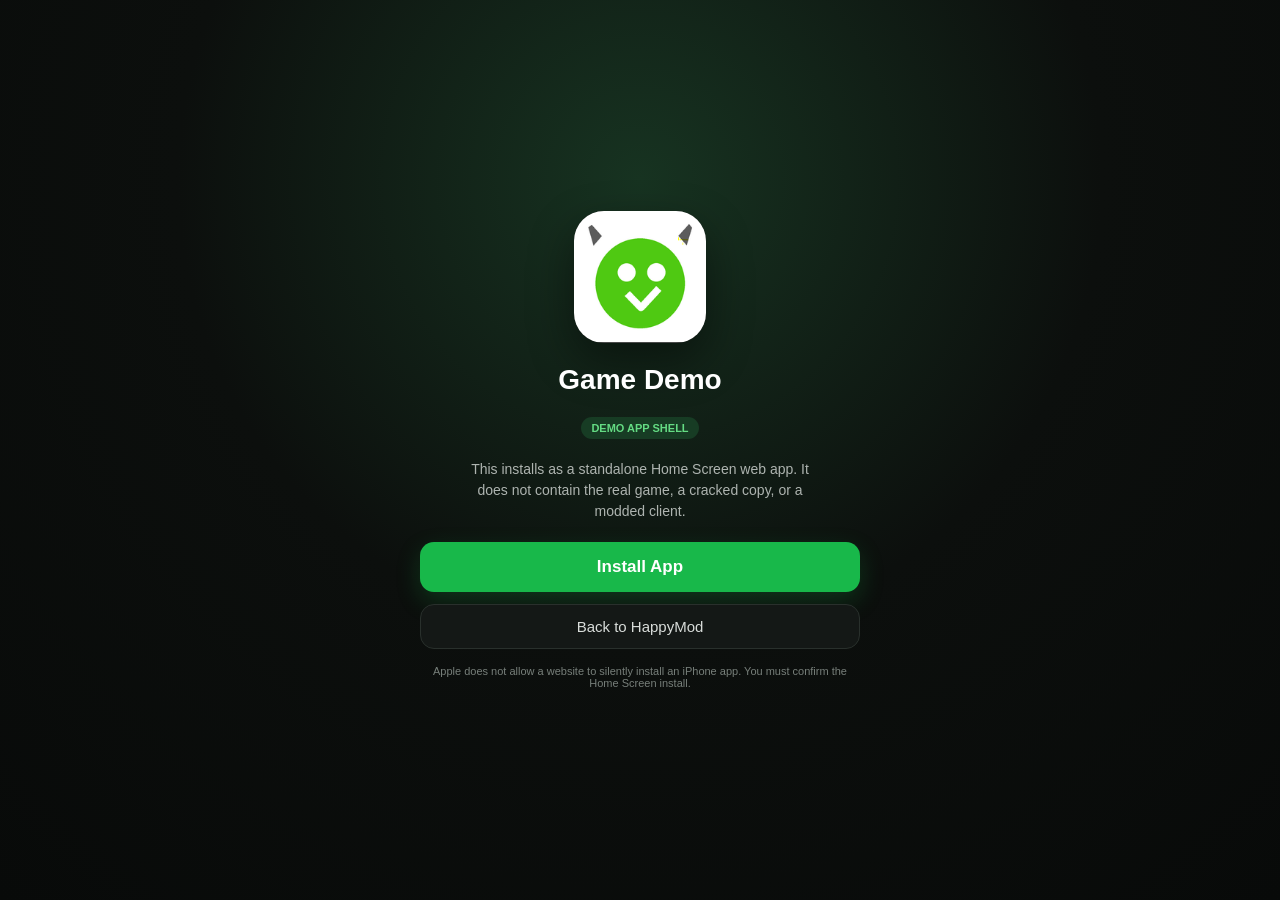
==== game-app.html @ 4048f6c6 "Add standalone game app shell" ====
<!doctype html>
<html lang="en">
<head>
  <meta charset="utf-8">
  <meta name="viewport" content="width=device-width,initial-scale=1,viewport-fit=cover,user-scalable=no">
  <meta name="theme-color" content="#18b84a">
  <meta name="apple-mobile-web-app-capable" content="yes">
  <meta name="apple-mobile-web-app-status-bar-style" content="black-translucent">
  <meta id="appleTitle" name="apple-mobile-web-app-title" content="Game Demo">
  <title>Game Demo</title>
  <style>
    *{box-sizing:border-box}html,body{margin:0;min-height:100%;font-family:-apple-system,BlinkMacSystemFont,"Segoe UI",Roboto,Arial,sans-serif;background:#0c0f0d;color:#fff}body{min-height:100vh;display:flex;align-items:center;justify-content:center;padding:24px;background:radial-gradient(circle at 50% 20%,#173321 0,#0c0f0d 48%,#080a09 100%)}.shell{width:min(100%,440px);text-align:center}.icon{width:132px;height:132px;border-radius:30px;object-fit:cover;background:#222;box-shadow:0 18px 45px rgba(0,0,0,.45);margin:0 auto 18px}.title{font-size:28px;line-height:1.05;margin:0}.dev{font-size:13px;color:#9da39f;margin:8px 0 0}.badge{display:inline-block;margin-top:14px;padding:5px 10px;border-radius:999px;background:#173c24;color:#64db83;font-size:11px;font-weight:700}.copy{color:#aeb4b0;font-size:14px;line-height:1.5;margin:20px auto;max-width:360px}.install{width:100%;border:0;border-radius:14px;background:#18b84a;color:#fff;font-size:17px;font-weight:750;padding:15px 18px;box-shadow:0 9px 24px rgba(24,184,74,.22)}.install:active{transform:scale(.99)}.back{margin-top:12px;width:100%;border:1px solid #29302c;border-radius:14px;background:#141816;color:#d9ddda;padding:13px 18px;font-size:15px}.steps{display:none;margin-top:18px;text-align:left;background:#131715;border:1px solid #262c28;border-radius:16px;padding:15px 16px}.steps.show{display:block}.steps strong{display:block;margin-bottom:9px}.steps p{margin:7px 0;color:#c1c6c3;font-size:13px;line-height:1.45}.installed{display:none;margin-top:18px;padding:16px;border-radius:16px;background:#111713;border:1px solid #213628}.installed.show{display:block}.installed strong{color:#60dc81}.notice{font-size:11px;color:#777f7a;margin-top:16px}
  </style>
  <script>
    (function(){
      const p=new URLSearchParams(location.search);
      const name=(p.get('name')||'Game Demo').slice(0,60);
      const icon=p.get('icon')||'./apple-touch-icon.png';
      document.title=name;
      const appleTitle=document.getElementById('appleTitle');
      if(appleTitle) appleTitle.content=name;
      const touch=document.createElement('link');touch.rel='apple-touch-icon';touch.href=icon;document.head.appendChild(touch);
      const manifest=document.createElement('link');manifest.rel='manifest';manifest.href='/api/game-manifest?name='+encodeURIComponent(name)+'&icon='+encodeURIComponent(icon);document.head.appendChild(manifest);
    })();
  </script>
</head>
<body>
  <main class="shell">
    <img class="icon" id="gameIcon" src="./apple-touch-icon.png" alt="">
    <h1 class="title" id="gameName">Game Demo</h1>
    <p class="dev" id="developer"></p>
    <span class="badge">DEMO APP SHELL</span>
    <p class="copy">This installs as a standalone Home Screen web app. It does not contain the real game, a cracked copy, or a modded client.</p>
    <button class="install" id="installButton">Install App</button>
    <button class="back" id="backButton">Back to HappyMod</button>

    <div class="steps" id="iosSteps">
      <strong>Install on iPhone</strong>
      <p>1. Tap the Share button in Safari.</p>
      <p>2. Tap <b>Add to Home Screen</b>.</p>
      <p>3. Turn on <b>Open as Web App</b>, then tap Add.</p>
    </div>

    <div class="installed" id="installedBox"><strong>App mode detected.</strong><br><span>This is the non-working demo shell you installed.</span></div>
    <div class="notice">Apple does not allow a website to silently install an iPhone app. You must confirm the Home Screen install.</div>
  </main>

<script>
  const p=new URLSearchParams(location.search);
  const name=(p.get('name')||'Game Demo').slice(0,60);
  const icon=p.get('icon')||'./apple-touch-icon.png';
  const developer=(p.get('developer')||'').slice(0,80);
  const iconEl=document.getElementById('gameIcon');iconEl.src=icon;iconEl.alt=name;
  iconEl.onerror=()=>{iconEl.src='./apple-touch-icon.png'};
  document.getElementById('gameName').textContent=name;
  document.getElementById('developer').textContent=developer;

  let deferredPrompt=null;
  const installBtn=document.getElementById('installButton');
  const steps=document.getElementById('iosSteps');
  const installedBox=document.getElementById('installedBox');
  const isStandalone=window.matchMedia('(display-mode: standalone)').matches||window.navigator.standalone===true;
  const isiOS=/iphone|ipad|ipod/i.test(navigator.userAgent);

  if('serviceWorker' in navigator){navigator.serviceWorker.register('/service-worker.js').catch(()=>{});}

  window.addEventListener('beforeinstallprompt',e=>{
    e.preventDefault();
    deferredPrompt=e;
    installBtn.textContent='Install App';
  });

  if(isStandalone){
    installBtn.style.display='none';
    installedBox.classList.add('show');
  }

  installBtn.addEventListener('click',async()=>{
    if(deferredPrompt){
      deferredPrompt.prompt();
      await deferredPrompt.userChoice.catch(()=>{});
      deferredPrompt=null;
      return;
    }
    if(isiOS){
      steps.classList.add('show');
      if(navigator.share){
        try{await navigator.share({title:name,url:location.href});}catch(e){}
      }
      return;
    }
    steps.classList.add('show');
    steps.querySelector('strong').textContent='Install this web app';
    steps.querySelectorAll('p')[0].textContent='Open your browser menu and choose Install app or Add to Home screen.';
    steps.querySelectorAll('p')[1].style.display='none';
    steps.querySelectorAll('p')[2].style.display='none';
  });

  document.getElementById('backButton').addEventListener('click',()=>{location.href='./index.html'});
</script>
</body>
</html>
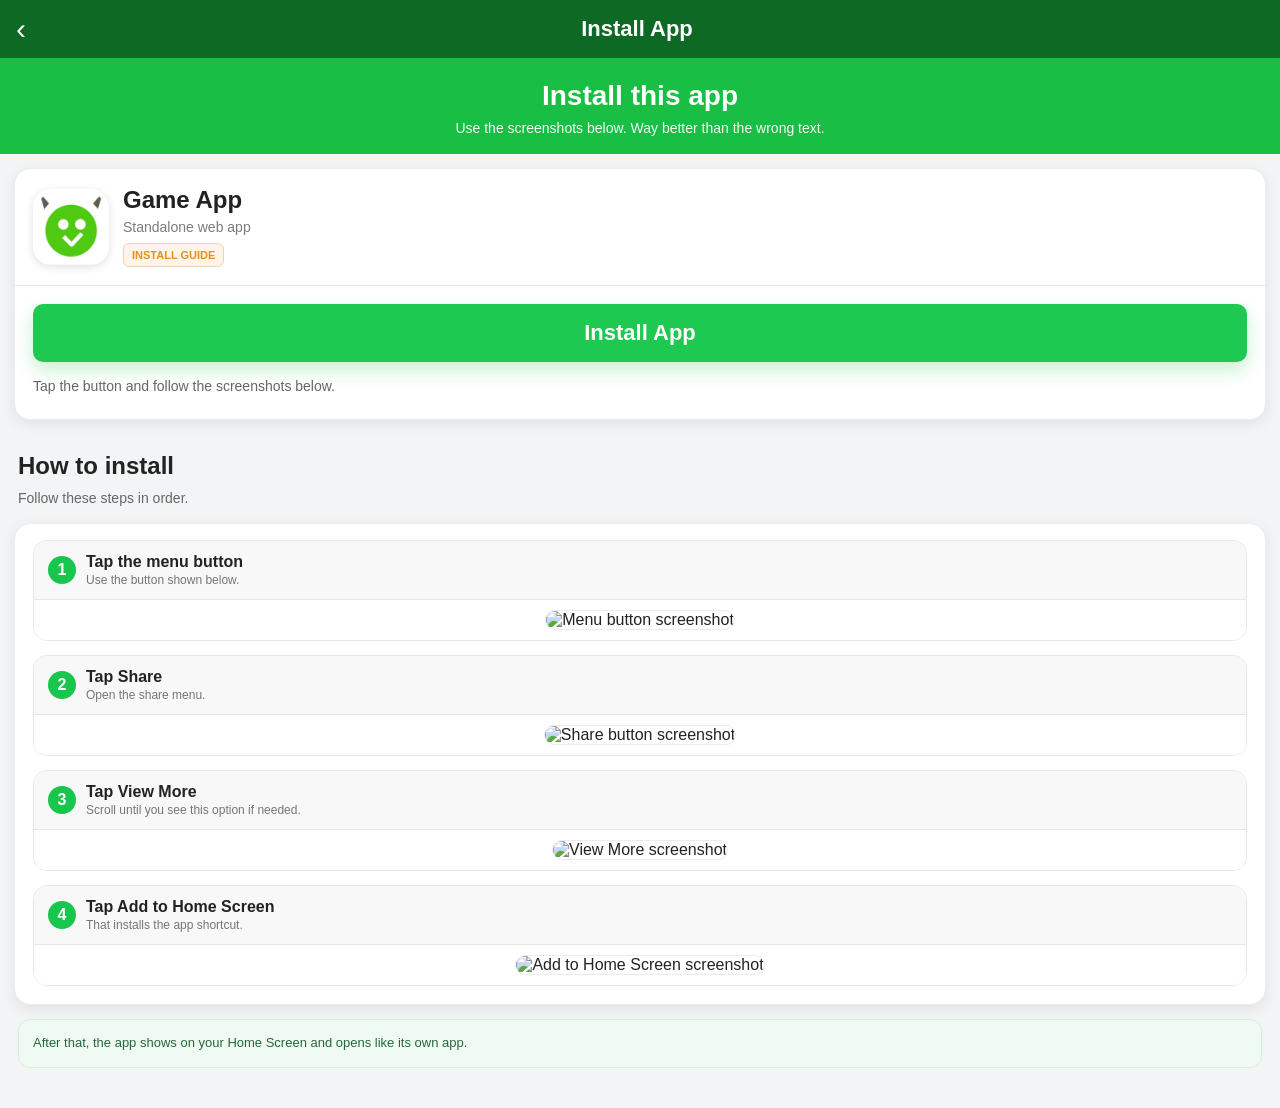
==== commit 51f13e32: "Add screenshot-based install guide" ====
--- a/game-app.html
+++ b/game-app.html
@@ -2,101 +2,310 @@
 <html lang="en">
 <head>
   <meta charset="utf-8">
-  <meta name="viewport" content="width=device-width,initial-scale=1,viewport-fit=cover,user-scalable=no">
-  <meta name="theme-color" content="#18b84a">
-  <meta name="apple-mobile-web-app-capable" content="yes">
-  <meta name="apple-mobile-web-app-status-bar-style" content="black-translucent">
-  <meta id="appleTitle" name="apple-mobile-web-app-title" content="Game Demo">
-  <title>Game Demo</title>
+  <meta name="viewport" content="width=device-width,initial-scale=1,viewport-fit=cover">
+  <meta name="theme-color" content="#18c64d">
+  <title>Install App</title>
   <style>
-    *{box-sizing:border-box}html,body{margin:0;min-height:100%;font-family:-apple-system,BlinkMacSystemFont,"Segoe UI",Roboto,Arial,sans-serif;background:#0c0f0d;color:#fff}body{min-height:100vh;display:flex;align-items:center;justify-content:center;padding:24px;background:radial-gradient(circle at 50% 20%,#173321 0,#0c0f0d 48%,#080a09 100%)}.shell{width:min(100%,440px);text-align:center}.icon{width:132px;height:132px;border-radius:30px;object-fit:cover;background:#222;box-shadow:0 18px 45px rgba(0,0,0,.45);margin:0 auto 18px}.title{font-size:28px;line-height:1.05;margin:0}.dev{font-size:13px;color:#9da39f;margin:8px 0 0}.badge{display:inline-block;margin-top:14px;padding:5px 10px;border-radius:999px;background:#173c24;color:#64db83;font-size:11px;font-weight:700}.copy{color:#aeb4b0;font-size:14px;line-height:1.5;margin:20px auto;max-width:360px}.install{width:100%;border:0;border-radius:14px;background:#18b84a;color:#fff;font-size:17px;font-weight:750;padding:15px 18px;box-shadow:0 9px 24px rgba(24,184,74,.22)}.install:active{transform:scale(.99)}.back{margin-top:12px;width:100%;border:1px solid #29302c;border-radius:14px;background:#141816;color:#d9ddda;padding:13px 18px;font-size:15px}.steps{display:none;margin-top:18px;text-align:left;background:#131715;border:1px solid #262c28;border-radius:16px;padding:15px 16px}.steps.show{display:block}.steps strong{display:block;margin-bottom:9px}.steps p{margin:7px 0;color:#c1c6c3;font-size:13px;line-height:1.45}.installed{display:none;margin-top:18px;padding:16px;border-radius:16px;background:#111713;border:1px solid #213628}.installed.show{display:block}.installed strong{color:#60dc81}.notice{font-size:11px;color:#777f7a;margin-top:16px}
+    :root{
+      --green:#18c64d;
+      --green-dark:#0f7f2e;
+      --bg:#f3f4f5;
+      --card:#ffffff;
+      --text:#222;
+      --muted:#757575;
+      --line:#e7e7e7;
+    }
+    *{box-sizing:border-box}
+    body{
+      margin:0;
+      background:var(--bg);
+      font-family:Arial,Helvetica,sans-serif;
+      color:var(--text);
+    }
+    .topbar{
+      background:linear-gradient(180deg,#0d6924 0%, #0d6924 100%);
+      color:#fff;
+      padding:14px 16px;
+      display:flex;
+      align-items:center;
+      gap:14px;
+      position:sticky;
+      top:0;
+      z-index:10;
+    }
+    .back{
+      font-size:30px;
+      text-decoration:none;
+      color:#fff;
+      line-height:1;
+    }
+    .title{
+      font-size:22px;
+      font-weight:700;
+      flex:1;
+      text-align:center;
+      margin-right:30px;
+    }
+    .hero{
+      background:#19be45;
+      color:#fff;
+      padding:22px 18px 18px;
+      text-align:center;
+    }
+    .hero h1{
+      margin:0 0 8px;
+      font-size:28px;
+    }
+    .hero p{
+      margin:0;
+      font-size:14px;
+      opacity:.95;
+    }
+    .panel{
+      margin:14px;
+      background:var(--card);
+      border-radius:16px;
+      box-shadow:0 4px 14px rgba(0,0,0,.08);
+      overflow:hidden;
+      border:1px solid #ececec;
+    }
+    .app-row{
+      display:flex;
+      gap:14px;
+      align-items:center;
+      padding:18px;
+      border-bottom:1px solid var(--line);
+    }
+    .app-icon{
+      width:76px;height:76px;
+      border-radius:18px;
+      object-fit:cover;
+      background:#eee;
+      box-shadow:0 2px 8px rgba(0,0,0,.12);
+    }
+    .app-info h2{
+      margin:0 0 6px;
+      font-size:24px;
+      line-height:1.1;
+    }
+    .app-info p{
+      margin:0 0 8px;
+      color:#7c7c7c;
+      font-size:14px;
+    }
+    .badge{
+      display:inline-block;
+      font-size:11px;
+      font-weight:800;
+      color:#e79022;
+      background:#fff4e7;
+      border:1px solid #f0d5b0;
+      padding:5px 8px;
+      border-radius:6px;
+    }
+    .content{
+      padding:18px;
+    }
+    .install-button{
+      width:100%;
+      border:0;
+      border-radius:10px;
+      background:#1ec952;
+      color:#fff;
+      font-size:22px;
+      font-weight:800;
+      padding:16px 18px;
+      box-shadow:0 8px 18px rgba(24,198,77,.25);
+      margin-bottom:14px;
+    }
+    .caption{
+      font-size:14px;
+      color:#666;
+      line-height:1.5;
+      margin:0 0 4px;
+    }
+    .section-title{
+      padding:18px 18px 0;
+      font-size:24px;
+      font-weight:800;
+    }
+    .sub{
+      padding:8px 18px 0;
+      color:#666;
+      font-size:14px;
+      line-height:1.5;
+    }
+    .steps{
+      padding:16px 18px 18px;
+      display:grid;
+      gap:14px;
+    }
+    .step{
+      border:1px solid var(--line);
+      border-radius:14px;
+      overflow:hidden;
+      background:#fff;
+    }
+    .step-head{
+      padding:12px 14px;
+      background:#f8f8f8;
+      border-bottom:1px solid var(--line);
+      display:flex;
+      gap:10px;
+      align-items:center;
+    }
+    .num{
+      width:28px;height:28px;border-radius:50%;
+      display:grid;place-items:center;
+      background:var(--green);
+      color:#fff;
+      font-weight:800;
+      flex:0 0 auto;
+    }
+    .step-head strong{
+      font-size:16px;
+      display:block;
+    }
+    .step-head span{
+      display:block;
+      font-size:12px;
+      color:#767676;
+      margin-top:2px;
+    }
+    .shot-wrap{
+      padding:10px;
+      display:flex;
+      justify-content:center;
+      align-items:center;
+      background:#fff;
+    }
+    .shot{
+      max-width:100%;
+      border-radius:10px;
+      border:1px solid #ececec;
+      display:block;
+    }
+    .note{
+      margin:0 18px 18px;
+      padding:14px 14px;
+      background:#effaf2;
+      border:1px solid #d5eddc;
+      color:#28663b;
+      border-radius:12px;
+      font-size:13px;
+      line-height:1.45;
+    }
+    .footer-space{height:22px}
   </style>
-  <script>
-    (function(){
-      const p=new URLSearchParams(location.search);
-      const name=(p.get('name')||'Game Demo').slice(0,60);
-      const icon=p.get('icon')||'./apple-touch-icon.png';
-      document.title=name;
-      const appleTitle=document.getElementById('appleTitle');
-      if(appleTitle) appleTitle.content=name;
-      const touch=document.createElement('link');touch.rel='apple-touch-icon';touch.href=icon;document.head.appendChild(touch);
-      const manifest=document.createElement('link');manifest.rel='manifest';manifest.href='/api/game-manifest?name='+encodeURIComponent(name)+'&icon='+encodeURIComponent(icon);document.head.appendChild(manifest);
-    })();
-  </script>
 </head>
 <body>
-  <main class="shell">
-    <img class="icon" id="gameIcon" src="./apple-touch-icon.png" alt="">
-    <h1 class="title" id="gameName">Game Demo</h1>
-    <p class="dev" id="developer"></p>
-    <span class="badge">DEMO APP SHELL</span>
-    <p class="copy">This installs as a standalone Home Screen web app. It does not contain the real game, a cracked copy, or a modded client.</p>
-    <button class="install" id="installButton">Install App</button>
-    <button class="back" id="backButton">Back to HappyMod</button>
-
-    <div class="steps" id="iosSteps">
-      <strong>Install on iPhone</strong>
-      <p>1. Tap the Share button in Safari.</p>
-      <p>2. Tap <b>Add to Home Screen</b>.</p>
-      <p>3. Turn on <b>Open as Web App</b>, then tap Add.</p>
+  <header class="topbar">
+    <a class="back" href="./index.html" aria-label="Back">‹</a>
+    <div class="title">Install App</div>
+  </header>
+
+  <section class="hero">
+    <h1>Install this app</h1>
+    <p>Use the screenshots below. Way better than the wrong text.</p>
+  </section>
+
+  <section class="panel">
+    <div class="app-row">
+      <img id="appIcon" class="app-icon" src="./apple-touch-icon.png" alt="App icon">
+      <div class="app-info">
+        <h2 id="appName">Game App</h2>
+        <p id="appDev">Standalone web app</p>
+        <span class="badge">INSTALL GUIDE</span>
+      </div>
     </div>
-
-    <div class="installed" id="installedBox"><strong>App mode detected.</strong><br><span>This is the non-working demo shell you installed.</span></div>
-    <div class="notice">Apple does not allow a website to silently install an iPhone app. You must confirm the Home Screen install.</div>
-  </main>
-
-<script>
-  const p=new URLSearchParams(location.search);
-  const name=(p.get('name')||'Game Demo').slice(0,60);
-  const icon=p.get('icon')||'./apple-touch-icon.png';
-  const developer=(p.get('developer')||'').slice(0,80);
-  const iconEl=document.getElementById('gameIcon');iconEl.src=icon;iconEl.alt=name;
-  iconEl.onerror=()=>{iconEl.src='./apple-touch-icon.png'};
-  document.getElementById('gameName').textContent=name;
-  document.getElementById('developer').textContent=developer;
-
-  let deferredPrompt=null;
-  const installBtn=document.getElementById('installButton');
-  const steps=document.getElementById('iosSteps');
-  const installedBox=document.getElementById('installedBox');
-  const isStandalone=window.matchMedia('(display-mode: standalone)').matches||window.navigator.standalone===true;
-  const isiOS=/iphone|ipad|ipod/i.test(navigator.userAgent);
-
-  if('serviceWorker' in navigator){navigator.serviceWorker.register('/service-worker.js').catch(()=>{});}
-
-  window.addEventListener('beforeinstallprompt',e=>{
-    e.preventDefault();
-    deferredPrompt=e;
-    installBtn.textContent='Install App';
-  });
-
-  if(isStandalone){
-    installBtn.style.display='none';
-    installedBox.classList.add('show');
-  }
-
-  installBtn.addEventListener('click',async()=>{
-    if(deferredPrompt){
-      deferredPrompt.prompt();
-      await deferredPrompt.userChoice.catch(()=>{});
-      deferredPrompt=null;
-      return;
-    }
-    if(isiOS){
-      steps.classList.add('show');
-      if(navigator.share){
-        try{await navigator.share({title:name,url:location.href});}catch(e){}
-      }
-      return;
-    }
-    steps.classList.add('show');
-    steps.querySelector('strong').textContent='Install this web app';
-    steps.querySelectorAll('p')[0].textContent='Open your browser menu and choose Install app or Add to Home screen.';
-    steps.querySelectorAll('p')[1].style.display='none';
-    steps.querySelectorAll('p')[2].style.display='none';
-  });
-
-  document.getElementById('backButton').addEventListener('click',()=>{location.href='./index.html'});
-</script>
+    <div class="content">
+      <button class="install-button" type="button" id="scrollToGuide">Install App</button>
+      <p class="caption">Tap the button and follow the screenshots below.</p>
+    </div>
+  </section>
+
+  <div class="section-title" id="guide">How to install</div>
+  <div class="sub">Follow these steps in order.</div>
+
+  <section class="panel">
+    <div class="steps">
+      <article class="step">
+        <div class="step-head">
+          <div class="num">1</div>
+          <div>
+            <strong>Tap the menu button</strong>
+            <span>Use the button shown below.</span>
+          </div>
+        </div>
+        <div class="shot-wrap">
+          <img class="shot" src="./step1_menu.jpg" alt="Menu button screenshot">
+        </div>
+      </article>
+
+      <article class="step">
+        <div class="step-head">
+          <div class="num">2</div>
+          <div>
+            <strong>Tap Share</strong>
+            <span>Open the share menu.</span>
+          </div>
+        </div>
+        <div class="shot-wrap">
+          <img class="shot" src="./step2_share.jpg" alt="Share button screenshot">
+        </div>
+      </article>
+
+      <article class="step">
+        <div class="step-head">
+          <div class="num">3</div>
+          <div>
+            <strong>Tap View More</strong>
+            <span>Scroll until you see this option if needed.</span>
+          </div>
+        </div>
+        <div class="shot-wrap">
+          <img class="shot" src="./step3_view_more.jpg" alt="View More screenshot">
+        </div>
+      </article>
+
+      <article class="step">
+        <div class="step-head">
+          <div class="num">4</div>
+          <div>
+            <strong>Tap Add to Home Screen</strong>
+            <span>That installs the app shortcut.</span>
+          </div>
+        </div>
+        <div class="shot-wrap">
+          <img class="shot" src="./step4_add_home.jpg" alt="Add to Home Screen screenshot">
+        </div>
+      </article>
+    </div>
+  </section>
+
+  <div class="note">
+    After that, the app shows on your Home Screen and opens like its own app.
+  </div>
+
+  <div class="footer-space"></div>
+
+  <script>
+    const params = new URLSearchParams(location.search);
+    const name = params.get('name') || 'Game App';
+    const developer = params.get('developer') || 'Standalone web app';
+    const icon = params.get('icon');
+
+    document.getElementById('appName').textContent = name;
+    document.getElementById('appDev').textContent = developer;
+    if(icon){
+      const img = document.getElementById('appIcon');
+      img.src = icon;
+      img.onerror = () => { img.src = './apple-touch-icon.png'; };
+    }
+
+    document.getElementById('scrollToGuide').addEventListener('click', () => {
+      document.getElementById('guide').scrollIntoView({behavior:'smooth', block:'start'});
+    });
+  </script>
 </body>
-</html>+</html>
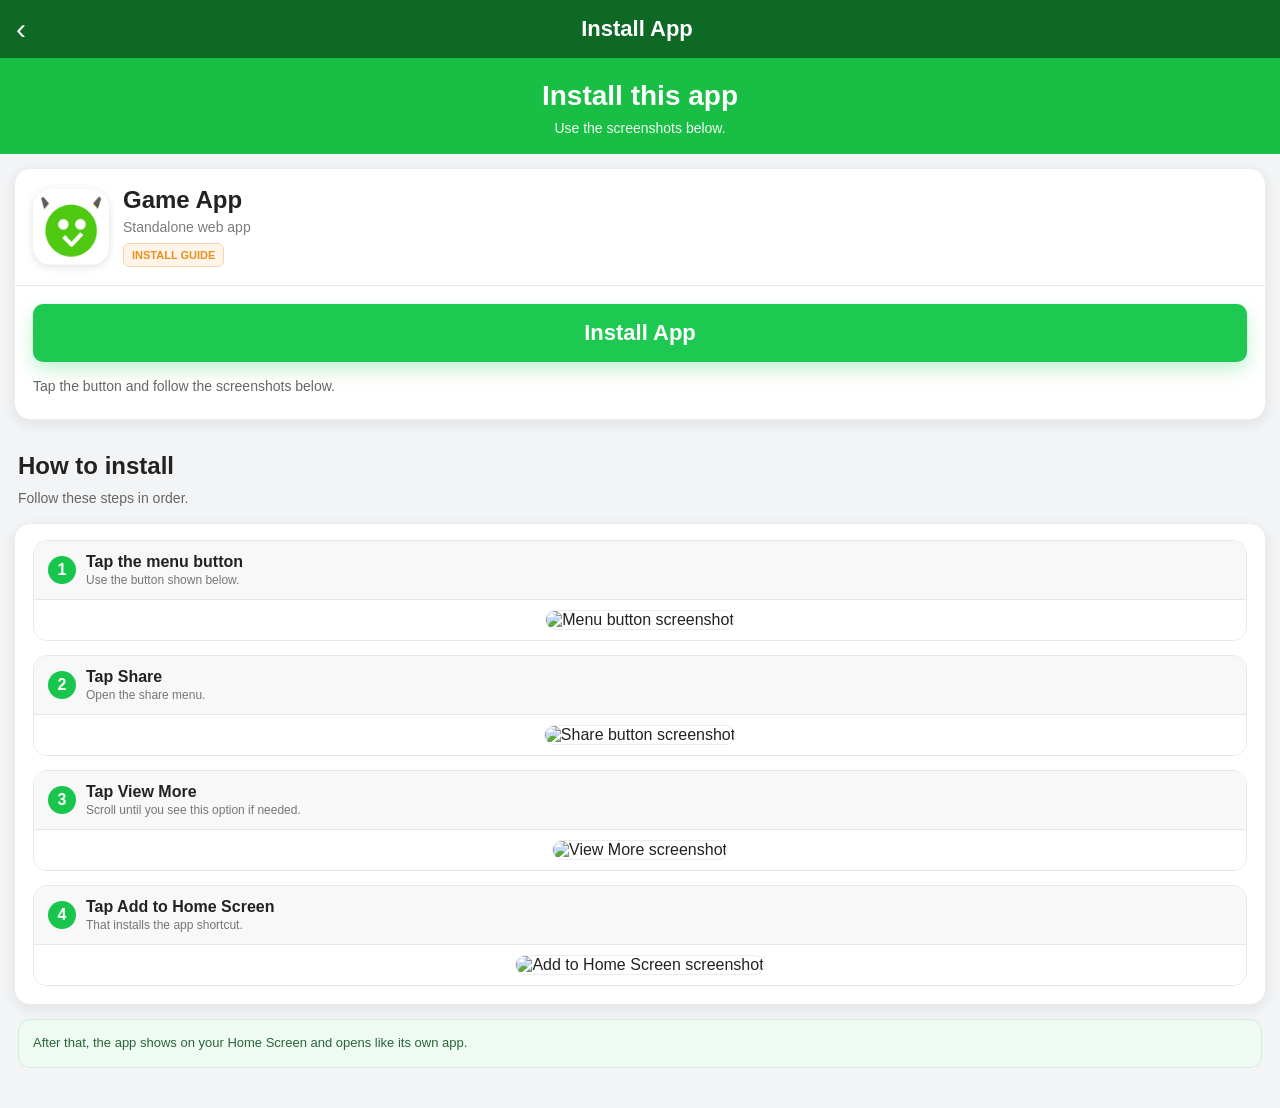
==== commit d97346fb: "Fix install guide screenshot image paths" ====
--- a/game-app.html
+++ b/game-app.html
@@ -33,168 +33,31 @@
       top:0;
       z-index:10;
     }
-    .back{
-      font-size:30px;
-      text-decoration:none;
-      color:#fff;
-      line-height:1;
-    }
-    .title{
-      font-size:22px;
-      font-weight:700;
-      flex:1;
-      text-align:center;
-      margin-right:30px;
-    }
-    .hero{
-      background:#19be45;
-      color:#fff;
-      padding:22px 18px 18px;
-      text-align:center;
-    }
-    .hero h1{
-      margin:0 0 8px;
-      font-size:28px;
-    }
-    .hero p{
-      margin:0;
-      font-size:14px;
-      opacity:.95;
-    }
-    .panel{
-      margin:14px;
-      background:var(--card);
-      border-radius:16px;
-      box-shadow:0 4px 14px rgba(0,0,0,.08);
-      overflow:hidden;
-      border:1px solid #ececec;
-    }
-    .app-row{
-      display:flex;
-      gap:14px;
-      align-items:center;
-      padding:18px;
-      border-bottom:1px solid var(--line);
-    }
-    .app-icon{
-      width:76px;height:76px;
-      border-radius:18px;
-      object-fit:cover;
-      background:#eee;
-      box-shadow:0 2px 8px rgba(0,0,0,.12);
-    }
-    .app-info h2{
-      margin:0 0 6px;
-      font-size:24px;
-      line-height:1.1;
-    }
-    .app-info p{
-      margin:0 0 8px;
-      color:#7c7c7c;
-      font-size:14px;
-    }
-    .badge{
-      display:inline-block;
-      font-size:11px;
-      font-weight:800;
-      color:#e79022;
-      background:#fff4e7;
-      border:1px solid #f0d5b0;
-      padding:5px 8px;
-      border-radius:6px;
-    }
-    .content{
-      padding:18px;
-    }
-    .install-button{
-      width:100%;
-      border:0;
-      border-radius:10px;
-      background:#1ec952;
-      color:#fff;
-      font-size:22px;
-      font-weight:800;
-      padding:16px 18px;
-      box-shadow:0 8px 18px rgba(24,198,77,.25);
-      margin-bottom:14px;
-    }
-    .caption{
-      font-size:14px;
-      color:#666;
-      line-height:1.5;
-      margin:0 0 4px;
-    }
-    .section-title{
-      padding:18px 18px 0;
-      font-size:24px;
-      font-weight:800;
-    }
-    .sub{
-      padding:8px 18px 0;
-      color:#666;
-      font-size:14px;
-      line-height:1.5;
-    }
-    .steps{
-      padding:16px 18px 18px;
-      display:grid;
-      gap:14px;
-    }
-    .step{
-      border:1px solid var(--line);
-      border-radius:14px;
-      overflow:hidden;
-      background:#fff;
-    }
-    .step-head{
-      padding:12px 14px;
-      background:#f8f8f8;
-      border-bottom:1px solid var(--line);
-      display:flex;
-      gap:10px;
-      align-items:center;
-    }
-    .num{
-      width:28px;height:28px;border-radius:50%;
-      display:grid;place-items:center;
-      background:var(--green);
-      color:#fff;
-      font-weight:800;
-      flex:0 0 auto;
-    }
-    .step-head strong{
-      font-size:16px;
-      display:block;
-    }
-    .step-head span{
-      display:block;
-      font-size:12px;
-      color:#767676;
-      margin-top:2px;
-    }
-    .shot-wrap{
-      padding:10px;
-      display:flex;
-      justify-content:center;
-      align-items:center;
-      background:#fff;
-    }
-    .shot{
-      max-width:100%;
-      border-radius:10px;
-      border:1px solid #ececec;
-      display:block;
-    }
-    .note{
-      margin:0 18px 18px;
-      padding:14px 14px;
-      background:#effaf2;
-      border:1px solid #d5eddc;
-      color:#28663b;
-      border-radius:12px;
-      font-size:13px;
-      line-height:1.45;
-    }
+    .back{font-size:30px;text-decoration:none;color:#fff;line-height:1}
+    .title{font-size:22px;font-weight:700;flex:1;text-align:center;margin-right:30px}
+    .hero{background:#19be45;color:#fff;padding:22px 18px 18px;text-align:center}
+    .hero h1{margin:0 0 8px;font-size:28px}
+    .hero p{margin:0;font-size:14px;opacity:.95}
+    .panel{margin:14px;background:var(--card);border-radius:16px;box-shadow:0 4px 14px rgba(0,0,0,.08);overflow:hidden;border:1px solid #ececec}
+    .app-row{display:flex;gap:14px;align-items:center;padding:18px;border-bottom:1px solid var(--line)}
+    .app-icon{width:76px;height:76px;border-radius:18px;object-fit:cover;background:#eee;box-shadow:0 2px 8px rgba(0,0,0,.12)}
+    .app-info h2{margin:0 0 6px;font-size:24px;line-height:1.1}
+    .app-info p{margin:0 0 8px;color:#7c7c7c;font-size:14px}
+    .badge{display:inline-block;font-size:11px;font-weight:800;color:#e79022;background:#fff4e7;border:1px solid #f0d5b0;padding:5px 8px;border-radius:6px}
+    .content{padding:18px}
+    .install-button{width:100%;border:0;border-radius:10px;background:#1ec952;color:#fff;font-size:22px;font-weight:800;padding:16px 18px;box-shadow:0 8px 18px rgba(24,198,77,.25);margin-bottom:14px}
+    .caption{font-size:14px;color:#666;line-height:1.5;margin:0 0 4px}
+    .section-title{padding:18px 18px 0;font-size:24px;font-weight:800}
+    .sub{padding:8px 18px 0;color:#666;font-size:14px;line-height:1.5}
+    .steps{padding:16px 18px 18px;display:grid;gap:14px}
+    .step{border:1px solid var(--line);border-radius:14px;overflow:hidden;background:#fff}
+    .step-head{padding:12px 14px;background:#f8f8f8;border-bottom:1px solid var(--line);display:flex;gap:10px;align-items:center}
+    .num{width:28px;height:28px;border-radius:50%;display:grid;place-items:center;background:var(--green);color:#fff;font-weight:800;flex:0 0 auto}
+    .step-head strong{font-size:16px;display:block}
+    .step-head span{display:block;font-size:12px;color:#767676;margin-top:2px}
+    .shot-wrap{padding:10px;display:flex;justify-content:center;align-items:center;background:#fff}
+    .shot{max-width:100%;border-radius:10px;border:1px solid #ececec;display:block}
+    .note{margin:0 18px 18px;padding:14px 14px;background:#effaf2;border:1px solid #d5eddc;color:#28663b;border-radius:12px;font-size:13px;line-height:1.45}
     .footer-space{height:22px}
   </style>
 </head>
@@ -206,7 +69,7 @@
 
   <section class="hero">
     <h1>Install this app</h1>
-    <p>Use the screenshots below. Way better than the wrong text.</p>
+    <p>Use the screenshots below.</p>
   </section>
 
   <section class="panel">
@@ -230,63 +93,28 @@
   <section class="panel">
     <div class="steps">
       <article class="step">
-        <div class="step-head">
-          <div class="num">1</div>
-          <div>
-            <strong>Tap the menu button</strong>
-            <span>Use the button shown below.</span>
-          </div>
-        </div>
-        <div class="shot-wrap">
-          <img class="shot" src="./step1_menu.jpg" alt="Menu button screenshot">
-        </div>
+        <div class="step-head"><div class="num">1</div><div><strong>Tap the menu button</strong><span>Use the button shown below.</span></div></div>
+        <div class="shot-wrap"><img class="shot" src="https://raw.githubusercontent.com/cohencurleee-cloud/Happy-mod/main/step1_menu.jpg" alt="Menu button screenshot"></div>
       </article>
 
       <article class="step">
-        <div class="step-head">
-          <div class="num">2</div>
-          <div>
-            <strong>Tap Share</strong>
-            <span>Open the share menu.</span>
-          </div>
-        </div>
-        <div class="shot-wrap">
-          <img class="shot" src="./step2_share.jpg" alt="Share button screenshot">
-        </div>
+        <div class="step-head"><div class="num">2</div><div><strong>Tap Share</strong><span>Open the share menu.</span></div></div>
+        <div class="shot-wrap"><img class="shot" src="https://raw.githubusercontent.com/cohencurleee-cloud/Happy-mod/main/step2_share.jpg" alt="Share button screenshot"></div>
       </article>
 
       <article class="step">
-        <div class="step-head">
-          <div class="num">3</div>
-          <div>
-            <strong>Tap View More</strong>
-            <span>Scroll until you see this option if needed.</span>
-          </div>
-        </div>
-        <div class="shot-wrap">
-          <img class="shot" src="./step3_view_more.jpg" alt="View More screenshot">
-        </div>
+        <div class="step-head"><div class="num">3</div><div><strong>Tap View More</strong><span>Scroll until you see this option if needed.</span></div></div>
+        <div class="shot-wrap"><img class="shot" src="https://raw.githubusercontent.com/cohencurleee-cloud/Happy-mod/main/step3_view_more.jpg" alt="View More screenshot"></div>
       </article>
 
       <article class="step">
-        <div class="step-head">
-          <div class="num">4</div>
-          <div>
-            <strong>Tap Add to Home Screen</strong>
-            <span>That installs the app shortcut.</span>
-          </div>
-        </div>
-        <div class="shot-wrap">
-          <img class="shot" src="./step4_add_home.jpg" alt="Add to Home Screen screenshot">
-        </div>
+        <div class="step-head"><div class="num">4</div><div><strong>Tap Add to Home Screen</strong><span>That installs the app shortcut.</span></div></div>
+        <div class="shot-wrap"><img class="shot" src="https://raw.githubusercontent.com/cohencurleee-cloud/Happy-mod/main/step4_add_home.jpg" alt="Add to Home Screen screenshot"></div>
       </article>
     </div>
   </section>
 
-  <div class="note">
-    After that, the app shows on your Home Screen and opens like its own app.
-  </div>
-
+  <div class="note">After that, the app shows on your Home Screen and opens like its own app.</div>
   <div class="footer-space"></div>
 
   <script>
@@ -294,7 +122,6 @@
     const name = params.get('name') || 'Game App';
     const developer = params.get('developer') || 'Standalone web app';
     const icon = params.get('icon');
-
     document.getElementById('appName').textContent = name;
     document.getElementById('appDev').textContent = developer;
     if(icon){
@@ -302,7 +129,6 @@
       img.src = icon;
       img.onerror = () => { img.src = './apple-touch-icon.png'; };
     }
-
     document.getElementById('scrollToGuide').addEventListener('click', () => {
       document.getElementById('guide').scrollIntoView({behavior:'smooth', block:'start'});
     });
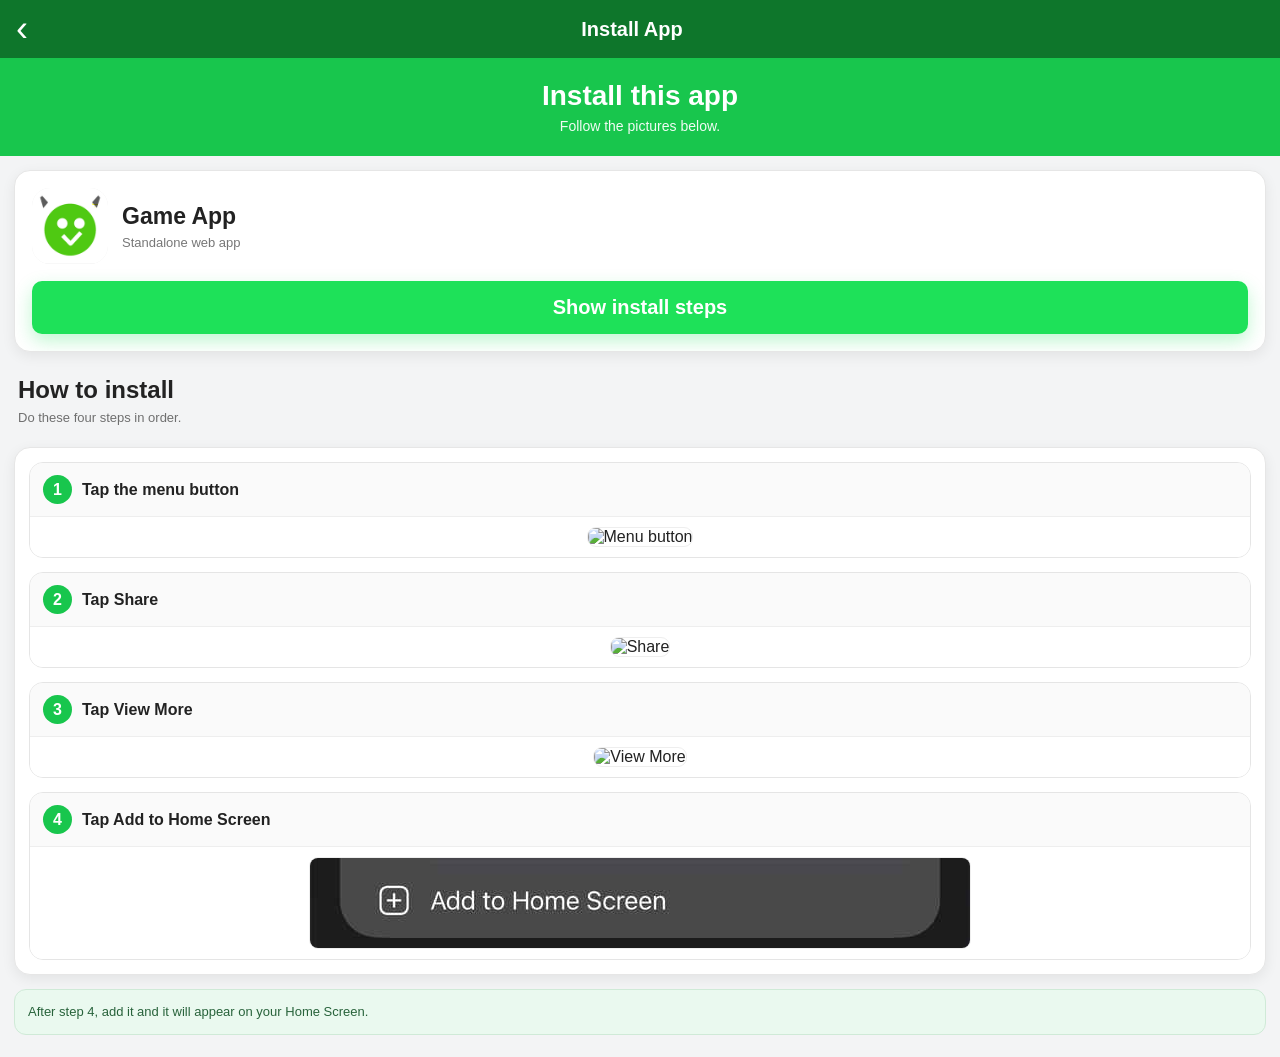
==== commit 029863de: "Embed install guide screenshots directly in page" ====
--- a/game-app.html
+++ b/game-app.html
@@ -1,137 +1,30 @@
 <!doctype html>
 <html lang="en">
 <head>
-  <meta charset="utf-8">
-  <meta name="viewport" content="width=device-width,initial-scale=1,viewport-fit=cover">
-  <meta name="theme-color" content="#18c64d">
-  <title>Install App</title>
-  <style>
-    :root{
-      --green:#18c64d;
-      --green-dark:#0f7f2e;
-      --bg:#f3f4f5;
-      --card:#ffffff;
-      --text:#222;
-      --muted:#757575;
-      --line:#e7e7e7;
-    }
-    *{box-sizing:border-box}
-    body{
-      margin:0;
-      background:var(--bg);
-      font-family:Arial,Helvetica,sans-serif;
-      color:var(--text);
-    }
-    .topbar{
-      background:linear-gradient(180deg,#0d6924 0%, #0d6924 100%);
-      color:#fff;
-      padding:14px 16px;
-      display:flex;
-      align-items:center;
-      gap:14px;
-      position:sticky;
-      top:0;
-      z-index:10;
-    }
-    .back{font-size:30px;text-decoration:none;color:#fff;line-height:1}
-    .title{font-size:22px;font-weight:700;flex:1;text-align:center;margin-right:30px}
-    .hero{background:#19be45;color:#fff;padding:22px 18px 18px;text-align:center}
-    .hero h1{margin:0 0 8px;font-size:28px}
-    .hero p{margin:0;font-size:14px;opacity:.95}
-    .panel{margin:14px;background:var(--card);border-radius:16px;box-shadow:0 4px 14px rgba(0,0,0,.08);overflow:hidden;border:1px solid #ececec}
-    .app-row{display:flex;gap:14px;align-items:center;padding:18px;border-bottom:1px solid var(--line)}
-    .app-icon{width:76px;height:76px;border-radius:18px;object-fit:cover;background:#eee;box-shadow:0 2px 8px rgba(0,0,0,.12)}
-    .app-info h2{margin:0 0 6px;font-size:24px;line-height:1.1}
-    .app-info p{margin:0 0 8px;color:#7c7c7c;font-size:14px}
-    .badge{display:inline-block;font-size:11px;font-weight:800;color:#e79022;background:#fff4e7;border:1px solid #f0d5b0;padding:5px 8px;border-radius:6px}
-    .content{padding:18px}
-    .install-button{width:100%;border:0;border-radius:10px;background:#1ec952;color:#fff;font-size:22px;font-weight:800;padding:16px 18px;box-shadow:0 8px 18px rgba(24,198,77,.25);margin-bottom:14px}
-    .caption{font-size:14px;color:#666;line-height:1.5;margin:0 0 4px}
-    .section-title{padding:18px 18px 0;font-size:24px;font-weight:800}
-    .sub{padding:8px 18px 0;color:#666;font-size:14px;line-height:1.5}
-    .steps{padding:16px 18px 18px;display:grid;gap:14px}
-    .step{border:1px solid var(--line);border-radius:14px;overflow:hidden;background:#fff}
-    .step-head{padding:12px 14px;background:#f8f8f8;border-bottom:1px solid var(--line);display:flex;gap:10px;align-items:center}
-    .num{width:28px;height:28px;border-radius:50%;display:grid;place-items:center;background:var(--green);color:#fff;font-weight:800;flex:0 0 auto}
-    .step-head strong{font-size:16px;display:block}
-    .step-head span{display:block;font-size:12px;color:#767676;margin-top:2px}
-    .shot-wrap{padding:10px;display:flex;justify-content:center;align-items:center;background:#fff}
-    .shot{max-width:100%;border-radius:10px;border:1px solid #ececec;display:block}
-    .note{margin:0 18px 18px;padding:14px 14px;background:#effaf2;border:1px solid #d5eddc;color:#28663b;border-radius:12px;font-size:13px;line-height:1.45}
-    .footer-space{height:22px}
-  </style>
+<meta charset="utf-8">
+<meta name="viewport" content="width=device-width,initial-scale=1,viewport-fit=cover">
+<meta name="theme-color" content="#18c64d">
+<meta http-equiv="Cache-Control" content="no-cache, no-store, must-revalidate">
+<meta http-equiv="Pragma" content="no-cache">
+<meta http-equiv="Expires" content="0">
+<title>Install App</title>
+<style>
+*{box-sizing:border-box}body{margin:0;background:#f3f4f5;color:#222;font-family:-apple-system,BlinkMacSystemFont,"Segoe UI",Arial,sans-serif}.top{position:sticky;top:0;z-index:10;height:58px;background:#0e762b;color:#fff;display:flex;align-items:center;padding:0 16px}.back{font-size:36px;color:#fff;text-decoration:none;line-height:1}.top strong{flex:1;text-align:center;font-size:20px;margin-right:28px}.hero{background:#18c64d;color:#fff;text-align:center;padding:22px 16px}.hero h1{margin:0 0 6px;font-size:28px}.hero p{margin:0;font-size:14px;opacity:.94}.card{margin:14px;background:#fff;border:1px solid #e6e6e6;border-radius:16px;overflow:hidden;box-shadow:0 4px 14px rgba(0,0,0,.07)}.app{display:flex;align-items:center;gap:14px;padding:17px}.app img{width:76px;height:76px;border-radius:18px;object-fit:cover;background:#eee}.app h2{margin:0 0 5px;font-size:23px}.app p{margin:0;color:#777;font-size:13px}.go{margin:0 17px 17px;width:calc(100% - 34px);border:0;border-radius:10px;background:#1ee159;color:#fff;font-weight:800;font-size:20px;padding:15px;box-shadow:0 7px 18px rgba(30,225,89,.28)}.heading{font-size:24px;font-weight:800;padding:10px 18px 2px}.sub{font-size:13px;color:#6f6f6f;padding:4px 18px 8px}.steps{padding:14px;display:grid;gap:14px}.step{background:#fff;border:1px solid #e5e5e5;border-radius:14px;overflow:hidden}.label{display:flex;align-items:center;gap:10px;padding:12px 13px;background:#fafafa;border-bottom:1px solid #eee}.num{width:29px;height:29px;border-radius:50%;display:grid;place-items:center;background:#18c64d;color:#fff;font-weight:800}.label strong{font-size:16px}.shot{padding:10px;background:#fff;display:flex;justify-content:center}.shot img{max-width:100%;height:auto;display:block;border-radius:9px;border:1px solid #eee}.note{margin:0 14px 22px;background:#eaf9ef;border:1px solid #cfead7;color:#28633b;padding:13px;border-radius:12px;font-size:13px;line-height:1.4}
+</style>
 </head>
 <body>
-  <header class="topbar">
-    <a class="back" href="./index.html" aria-label="Back">‹</a>
-    <div class="title">Install App</div>
-  </header>
-
-  <section class="hero">
-    <h1>Install this app</h1>
-    <p>Use the screenshots below.</p>
-  </section>
-
-  <section class="panel">
-    <div class="app-row">
-      <img id="appIcon" class="app-icon" src="./apple-touch-icon.png" alt="App icon">
-      <div class="app-info">
-        <h2 id="appName">Game App</h2>
-        <p id="appDev">Standalone web app</p>
-        <span class="badge">INSTALL GUIDE</span>
-      </div>
-    </div>
-    <div class="content">
-      <button class="install-button" type="button" id="scrollToGuide">Install App</button>
-      <p class="caption">Tap the button and follow the screenshots below.</p>
-    </div>
-  </section>
-
-  <div class="section-title" id="guide">How to install</div>
-  <div class="sub">Follow these steps in order.</div>
-
-  <section class="panel">
-    <div class="steps">
-      <article class="step">
-        <div class="step-head"><div class="num">1</div><div><strong>Tap the menu button</strong><span>Use the button shown below.</span></div></div>
-        <div class="shot-wrap"><img class="shot" src="https://raw.githubusercontent.com/cohencurleee-cloud/Happy-mod/main/step1_menu.jpg" alt="Menu button screenshot"></div>
-      </article>
-
-      <article class="step">
-        <div class="step-head"><div class="num">2</div><div><strong>Tap Share</strong><span>Open the share menu.</span></div></div>
-        <div class="shot-wrap"><img class="shot" src="https://raw.githubusercontent.com/cohencurleee-cloud/Happy-mod/main/step2_share.jpg" alt="Share button screenshot"></div>
-      </article>
-
-      <article class="step">
-        <div class="step-head"><div class="num">3</div><div><strong>Tap View More</strong><span>Scroll until you see this option if needed.</span></div></div>
-        <div class="shot-wrap"><img class="shot" src="https://raw.githubusercontent.com/cohencurleee-cloud/Happy-mod/main/step3_view_more.jpg" alt="View More screenshot"></div>
-      </article>
-
-      <article class="step">
-        <div class="step-head"><div class="num">4</div><div><strong>Tap Add to Home Screen</strong><span>That installs the app shortcut.</span></div></div>
-        <div class="shot-wrap"><img class="shot" src="https://raw.githubusercontent.com/cohencurleee-cloud/Happy-mod/main/step4_add_home.jpg" alt="Add to Home Screen screenshot"></div>
-      </article>
-    </div>
-  </section>
-
-  <div class="note">After that, the app shows on your Home Screen and opens like its own app.</div>
-  <div class="footer-space"></div>
-
-  <script>
-    const params = new URLSearchParams(location.search);
-    const name = params.get('name') || 'Game App';
-    const developer = params.get('developer') || 'Standalone web app';
-    const icon = params.get('icon');
-    document.getElementById('appName').textContent = name;
-    document.getElementById('appDev').textContent = developer;
-    if(icon){
-      const img = document.getElementById('appIcon');
-      img.src = icon;
-      img.onerror = () => { img.src = './apple-touch-icon.png'; };
-    }
-    document.getElementById('scrollToGuide').addEventListener('click', () => {
-      document.getElementById('guide').scrollIntoView({behavior:'smooth', block:'start'});
-    });
-  </script>
-</body>
-</html>
+<header class="top"><a class="back" href="./index.html">‹</a><strong>Install App</strong></header>
+<section class="hero"><h1>Install this app</h1><p>Follow the pictures below.</p></section>
+<section class="card"><div class="app"><img id="appIcon" src="./apple-touch-icon.png" alt=""><div><h2 id="appName">Game App</h2><p id="appDev">Standalone web app</p></div></div><button class="go" id="go">Show install steps</button></section>
+<div class="heading" id="guide">How to install</div><div class="sub">Do these four steps in order.</div>
+<section class="card"><div class="steps">
+<article class="step"><div class="label"><span class="num">1</span><strong>Tap the menu button</strong></div><div class="shot"><img alt="Menu button" src="[data-uri]"></div></article>
+<article class="step"><div class="label"><span class="num">2</span><strong>Tap Share</strong></div><div class="shot"><img alt="Share" src="[data-uri]"></div></article>
+<article class="step"><div class="label"><span class="num">3</span><strong>Tap View More</strong></div><div class="shot"><img alt="View More" src="[data-uri]"></div></article>
+<article class="step"><div class="label"><span class="num">4</span><strong>Tap Add to Home Screen</strong></div><div class="shot"><img alt="Add to Home Screen" src="[data-uri]"></div></article>
+</div></section>
+<div class="note">After step 4, add it and it will appear on your Home Screen.</div>
+<script>
+const p=new URLSearchParams(location.search);const name=p.get('name')||'Game App';const dev=p.get('developer')||'Standalone web app';const icon=p.get('icon');document.getElementById('appName').textContent=name;document.getElementById('appDev').textContent=dev;if(icon){const i=document.getElementById('appIcon');i.src=icon;i.onerror=()=>i.src='./apple-touch-icon.png'}document.getElementById('go').onclick=()=>document.getElementById('guide').scrollIntoView({behavior:'smooth'});
+</script>
+</body></html>
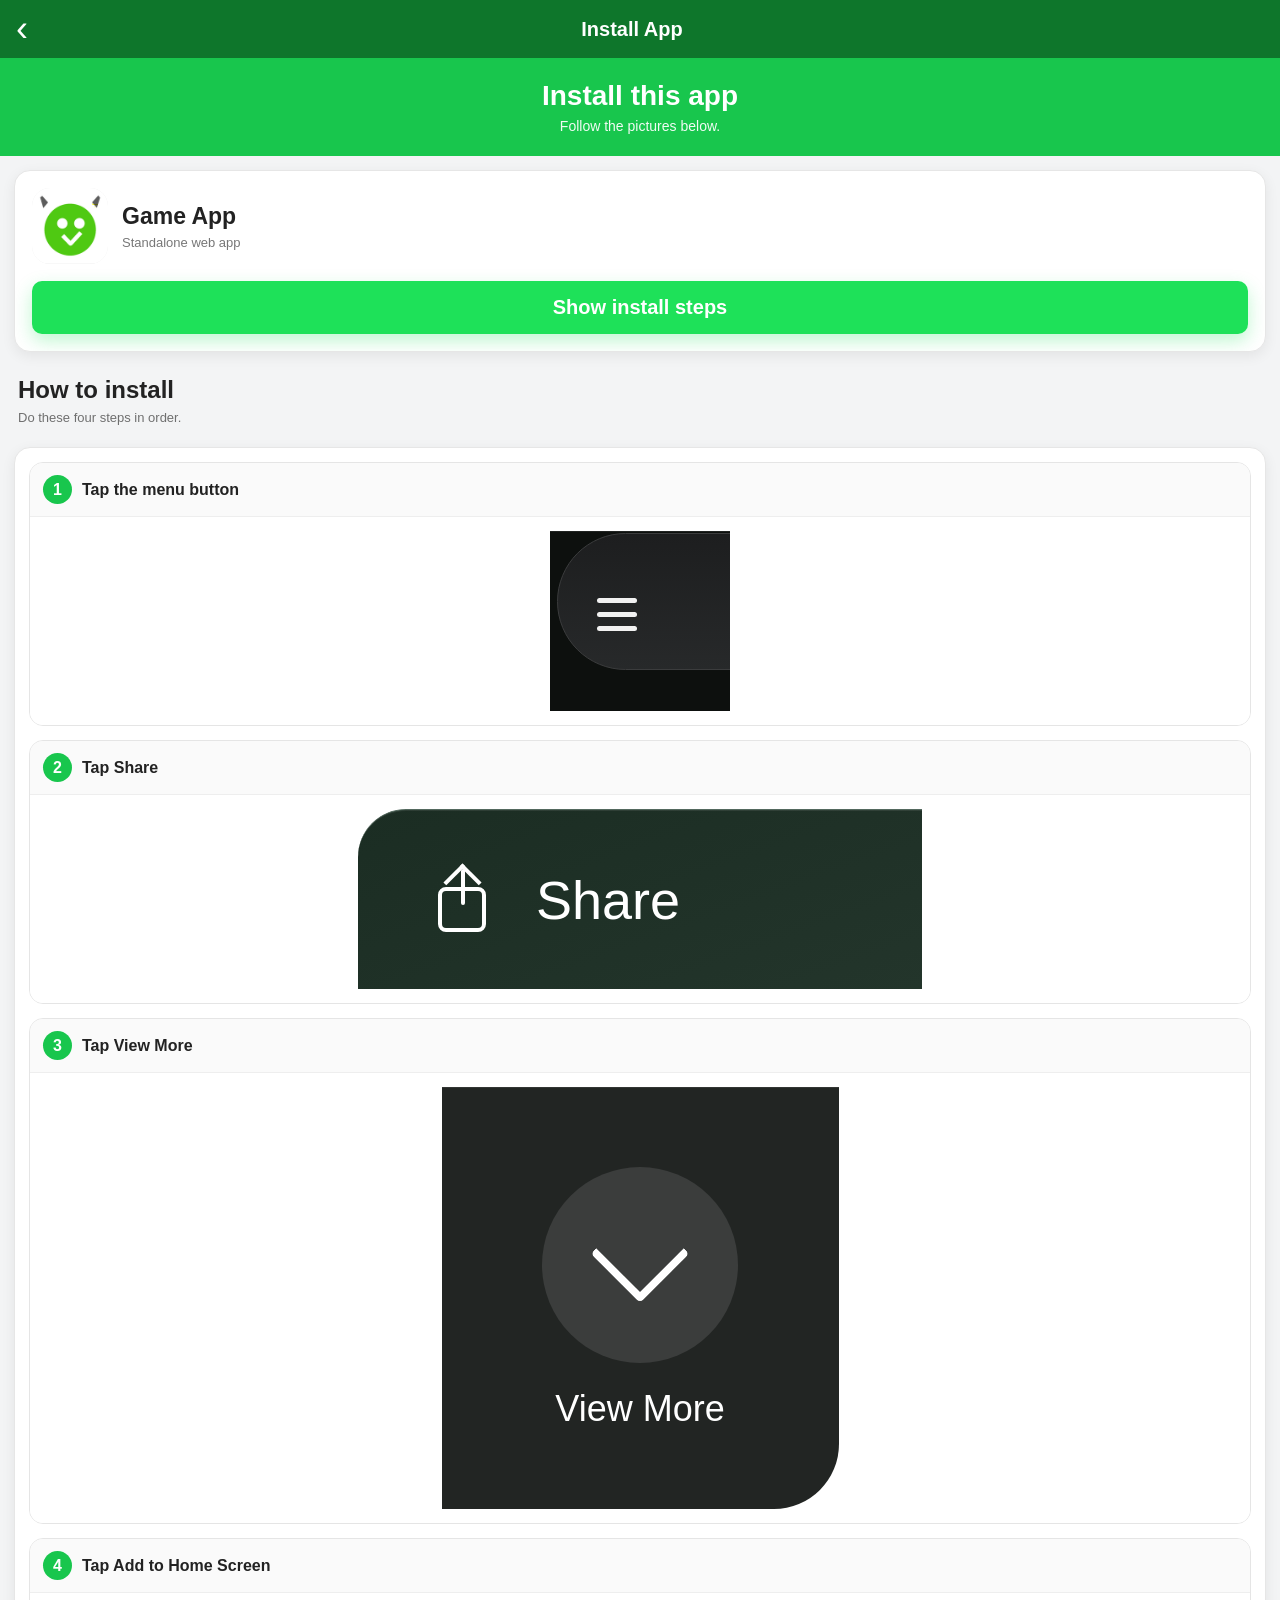
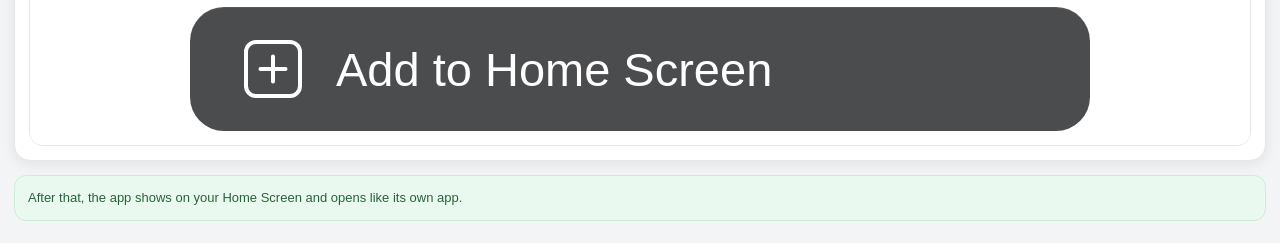
==== commit 6eb9db01: "Replace broken install guide images with built-in visual steps" ====
--- a/game-app.html
+++ b/game-app.html
@@ -9,7 +9,7 @@
 <meta http-equiv="Expires" content="0">
 <title>Install App</title>
 <style>
-*{box-sizing:border-box}body{margin:0;background:#f3f4f5;color:#222;font-family:-apple-system,BlinkMacSystemFont,"Segoe UI",Arial,sans-serif}.top{position:sticky;top:0;z-index:10;height:58px;background:#0e762b;color:#fff;display:flex;align-items:center;padding:0 16px}.back{font-size:36px;color:#fff;text-decoration:none;line-height:1}.top strong{flex:1;text-align:center;font-size:20px;margin-right:28px}.hero{background:#18c64d;color:#fff;text-align:center;padding:22px 16px}.hero h1{margin:0 0 6px;font-size:28px}.hero p{margin:0;font-size:14px;opacity:.94}.card{margin:14px;background:#fff;border:1px solid #e6e6e6;border-radius:16px;overflow:hidden;box-shadow:0 4px 14px rgba(0,0,0,.07)}.app{display:flex;align-items:center;gap:14px;padding:17px}.app img{width:76px;height:76px;border-radius:18px;object-fit:cover;background:#eee}.app h2{margin:0 0 5px;font-size:23px}.app p{margin:0;color:#777;font-size:13px}.go{margin:0 17px 17px;width:calc(100% - 34px);border:0;border-radius:10px;background:#1ee159;color:#fff;font-weight:800;font-size:20px;padding:15px;box-shadow:0 7px 18px rgba(30,225,89,.28)}.heading{font-size:24px;font-weight:800;padding:10px 18px 2px}.sub{font-size:13px;color:#6f6f6f;padding:4px 18px 8px}.steps{padding:14px;display:grid;gap:14px}.step{background:#fff;border:1px solid #e5e5e5;border-radius:14px;overflow:hidden}.label{display:flex;align-items:center;gap:10px;padding:12px 13px;background:#fafafa;border-bottom:1px solid #eee}.num{width:29px;height:29px;border-radius:50%;display:grid;place-items:center;background:#18c64d;color:#fff;font-weight:800}.label strong{font-size:16px}.shot{padding:10px;background:#fff;display:flex;justify-content:center}.shot img{max-width:100%;height:auto;display:block;border-radius:9px;border:1px solid #eee}.note{margin:0 14px 22px;background:#eaf9ef;border:1px solid #cfead7;color:#28633b;padding:13px;border-radius:12px;font-size:13px;line-height:1.4}
+*{box-sizing:border-box}html,body{margin:0;min-height:100%;font-family:-apple-system,BlinkMacSystemFont,"Segoe UI",Arial,sans-serif}body{background:#f3f4f5;color:#222}.top{position:sticky;top:0;z-index:10;height:58px;background:#0e762b;color:#fff;display:flex;align-items:center;padding:0 16px}.back{font-size:36px;color:#fff;text-decoration:none;line-height:1}.top strong{flex:1;text-align:center;font-size:20px;margin-right:28px}.hero{background:#18c64d;color:#fff;text-align:center;padding:22px 16px}.hero h1{margin:0 0 6px;font-size:28px}.hero p{margin:0;font-size:14px;opacity:.94}.card{margin:14px;background:#fff;border:1px solid #e6e6e6;border-radius:16px;overflow:hidden;box-shadow:0 4px 14px rgba(0,0,0,.07)}.app{display:flex;align-items:center;gap:14px;padding:17px}.app img{width:76px;height:76px;border-radius:18px;object-fit:cover;background:#eee}.app h2{margin:0 0 5px;font-size:23px}.app p{margin:0;color:#777;font-size:13px}.go{margin:0 17px 17px;width:calc(100% - 34px);border:0;border-radius:10px;background:#1ee159;color:#fff;font-weight:800;font-size:20px;padding:15px;box-shadow:0 7px 18px rgba(30,225,89,.28)}.heading{font-size:24px;font-weight:800;padding:10px 18px 2px}.sub{font-size:13px;color:#6f6f6f;padding:4px 18px 8px}.steps{padding:14px;display:grid;gap:14px}.step{background:#fff;border:1px solid #e5e5e5;border-radius:14px;overflow:hidden}.label{display:flex;align-items:center;gap:10px;padding:12px 13px;background:#fafafa;border-bottom:1px solid #eee}.num{width:29px;height:29px;border-radius:50%;display:grid;place-items:center;background:#18c64d;color:#fff;font-weight:800}.label strong{font-size:16px}.shot{padding:14px;background:#fff;display:flex;justify-content:center;overflow:hidden}.ios-crop{position:relative;overflow:hidden;background:#171918;color:#fff;box-shadow:0 1px 0 rgba(255,255,255,.08) inset}.menu-crop{width:180px;height:180px;background:#0d100e}.menu-pill{position:absolute;left:7px;top:2px;width:260px;height:137px;border-radius:69px;background:linear-gradient(#1d1e1f,#27292a);border:1px solid #3b3c3d}.hamb{position:absolute;left:47px;top:67px;width:49px;height:36px}.hamb i{position:absolute;left:0;width:40px;height:5px;border-radius:3px;background:#f1f1f1}.hamb i:nth-child(1){top:0}.hamb i:nth-child(2){top:14px}.hamb i:nth-child(3){top:28px}.share-crop{width:min(100%,564px);height:180px;border-radius:48px 0 0 0;background:linear-gradient(160deg,#1b2d23,#23352b);border-top:1px solid #53695e;display:flex;align-items:center;padding:0 72px;gap:36px}.share-icon{width:70px;height:70px;position:relative;flex:0 0 auto}.share-icon .box{position:absolute;left:8px;bottom:3px;width:48px;height:45px;border:4px solid #fff;border-radius:8px}.share-icon .stem{position:absolute;left:31px;top:4px;width:4px;height:36px;background:#fff;border-radius:2px}.share-icon .arrow{position:absolute;left:19px;top:4px;width:27px;height:27px;border-left:4px solid #fff;border-top:4px solid #fff;transform:rotate(45deg)}.share-crop span{font-size:54px;font-weight:400;white-space:nowrap}.more-crop{width:397px;height:422px;background:#222523;border-radius:0 0 65px 0;display:flex;flex-direction:column;align-items:center;justify-content:center}.more-circle{width:196px;height:196px;border-radius:50%;background:#3b3d3c;display:grid;place-items:center}.chev{width:70px;height:70px;border-right:8px solid #fff;border-bottom:8px solid #fff;transform:rotate(45deg) translate(-8px,-8px);border-radius:5px}.more-crop span{font-size:36px;margin-top:25px}.home-crop{width:100%;max-width:900px;height:124px;background:#4b4c4e;border-radius:34px;display:flex;align-items:center;padding:0 54px;gap:34px}.plus-box{width:58px;height:58px;border:4px solid #fff;border-radius:12px;position:relative;flex:0 0 auto}.plus-box:before,.plus-box:after{content:"";position:absolute;background:#fff;border-radius:2px;left:50%;top:50%;transform:translate(-50%,-50%)}.plus-box:before{width:29px;height:4px}.plus-box:after{width:4px;height:29px}.home-crop span{font-size:47px;color:#fff;white-space:nowrap}.note{margin:0 14px 22px;background:#eaf9ef;border:1px solid #cfead7;color:#28633b;padding:13px;border-radius:12px;font-size:13px;line-height:1.4}@media(max-width:520px){.share-crop{padding:0 28px;gap:22px}.share-crop span{font-size:38px}.home-crop{padding:0 25px;gap:20px}.home-crop span{font-size:27px}.plus-box{width:48px;height:48px}.more-crop{max-width:100%}}
 </style>
 </head>
 <body>
@@ -18,13 +18,14 @@
 <section class="card"><div class="app"><img id="appIcon" src="./apple-touch-icon.png" alt=""><div><h2 id="appName">Game App</h2><p id="appDev">Standalone web app</p></div></div><button class="go" id="go">Show install steps</button></section>
 <div class="heading" id="guide">How to install</div><div class="sub">Do these four steps in order.</div>
 <section class="card"><div class="steps">
-<article class="step"><div class="label"><span class="num">1</span><strong>Tap the menu button</strong></div><div class="shot"><img alt="Menu button" src="[data-uri]"></div></article>
-<article class="step"><div class="label"><span class="num">2</span><strong>Tap Share</strong></div><div class="shot"><img alt="Share" src="[data-uri]"></div></article>
-<article class="step"><div class="label"><span class="num">3</span><strong>Tap View More</strong></div><div class="shot"><img alt="View More" src="[data-uri]"></div></article>
-<article class="step"><div class="label"><span class="num">4</span><strong>Tap Add to Home Screen</strong></div><div class="shot"><img alt="Add to Home Screen" src="[data-uri]"></div></article>
+<article class="step"><div class="label"><span class="num">1</span><strong>Tap the menu button</strong></div><div class="shot"><div class="ios-crop menu-crop"><div class="menu-pill"></div><div class="hamb"><i></i><i></i><i></i></div></div></div></article>
+<article class="step"><div class="label"><span class="num">2</span><strong>Tap Share</strong></div><div class="shot"><div class="ios-crop share-crop"><div class="share-icon"><div class="box"></div><div class="stem"></div><div class="arrow"></div></div><span>Share</span></div></div></article>
+<article class="step"><div class="label"><span class="num">3</span><strong>Tap View More</strong></div><div class="shot"><div class="ios-crop more-crop"><div class="more-circle"><div class="chev"></div></div><span>View More</span></div></div></article>
+<article class="step"><div class="label"><span class="num">4</span><strong>Tap Add to Home Screen</strong></div><div class="shot"><div class="ios-crop home-crop"><div class="plus-box"></div><span>Add to Home Screen</span></div></div></article>
 </div></section>
-<div class="note">After step 4, add it and it will appear on your Home Screen.</div>
+<div class="note">After that, the app shows on your Home Screen and opens like its own app.</div>
 <script>
-const p=new URLSearchParams(location.search);const name=p.get('name')||'Game App';const dev=p.get('developer')||'Standalone web app';const icon=p.get('icon');document.getElementById('appName').textContent=name;document.getElementById('appDev').textContent=dev;if(icon){const i=document.getElementById('appIcon');i.src=icon;i.onerror=()=>i.src='./apple-touch-icon.png'}document.getElementById('go').onclick=()=>document.getElementById('guide').scrollIntoView({behavior:'smooth'});
+const p=new URLSearchParams(location.search),name=p.get('name')||'Game App',dev=p.get('developer')||'Standalone web app',icon=p.get('icon');document.getElementById('appName').textContent=name;document.getElementById('appDev').textContent=dev;if(icon){const i=document.getElementById('appIcon');i.src=icon;i.onerror=()=>i.src='./apple-touch-icon.png'}document.getElementById('go').onclick=()=>document.getElementById('guide').scrollIntoView({behavior:'smooth',block:'start'});
 </script>
-</body></html>+</body>
+</html>
